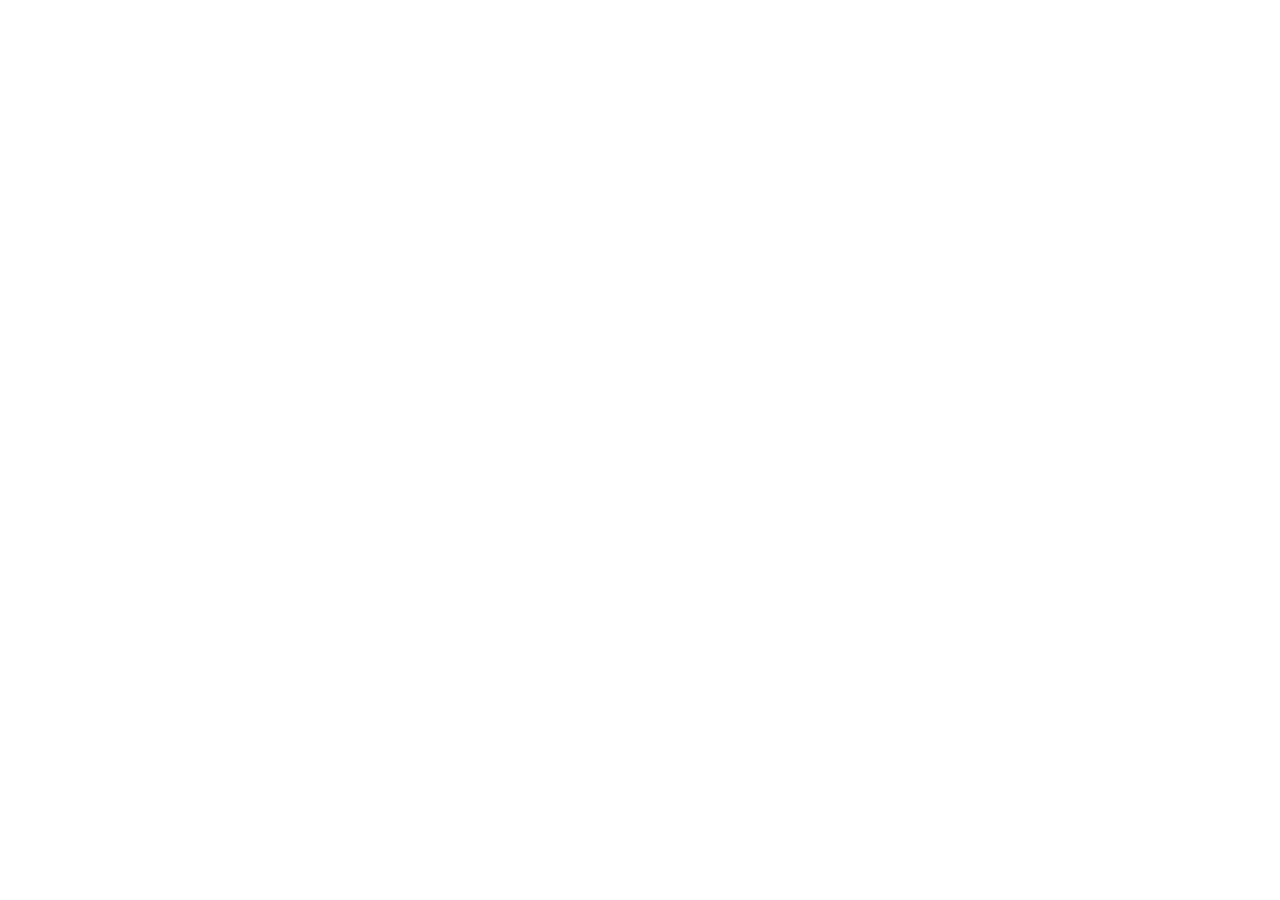
==== index.html @ 7c89620d "Add files via upload" ====
<!DOCTYPE html>
<html lang="fr">
<head>
  <meta charset="UTF-8" />
  <meta name="viewport" content="width=device-width, initial-scale=1.0" />
  <title>Lib&CO2 — Calculateur carbone pour les professions libérales</title>
  <meta name="description" content="Estimez l'ordre de grandeur des émissions de gaz à effet de serre de votre activité indépendante et identifiez vos leviers de décarbonation." />
  <link rel="icon" href="assets/logo/logo-libco2.png" />

  <!-- Polices -->
  <link rel="preconnect" href="https://fonts.googleapis.com" />
  <link href="https://fonts.googleapis.com/css2?family=Fraunces:opsz,wght@9..144,400;9..144,600;9..144,700&family=Inter:wght@400;500;600;700&family=JetBrains+Mono:wght@500;700&display=swap" rel="stylesheet" />

  <!-- Les graphiques (répartition et évolution) sont dessinés en Canvas natif
       par js/graphiques.js, sans dépendance externe. -->

  <link rel="stylesheet" href="css/variables.css" />
  <link rel="stylesheet" href="css/style.css" />
</head>
<body>
  <div id="app"></div>

  <!-- Point d'entrée de l'application (module ES6) -->
  <script type="module" src="js/main.js"></script>
</body>
</html>
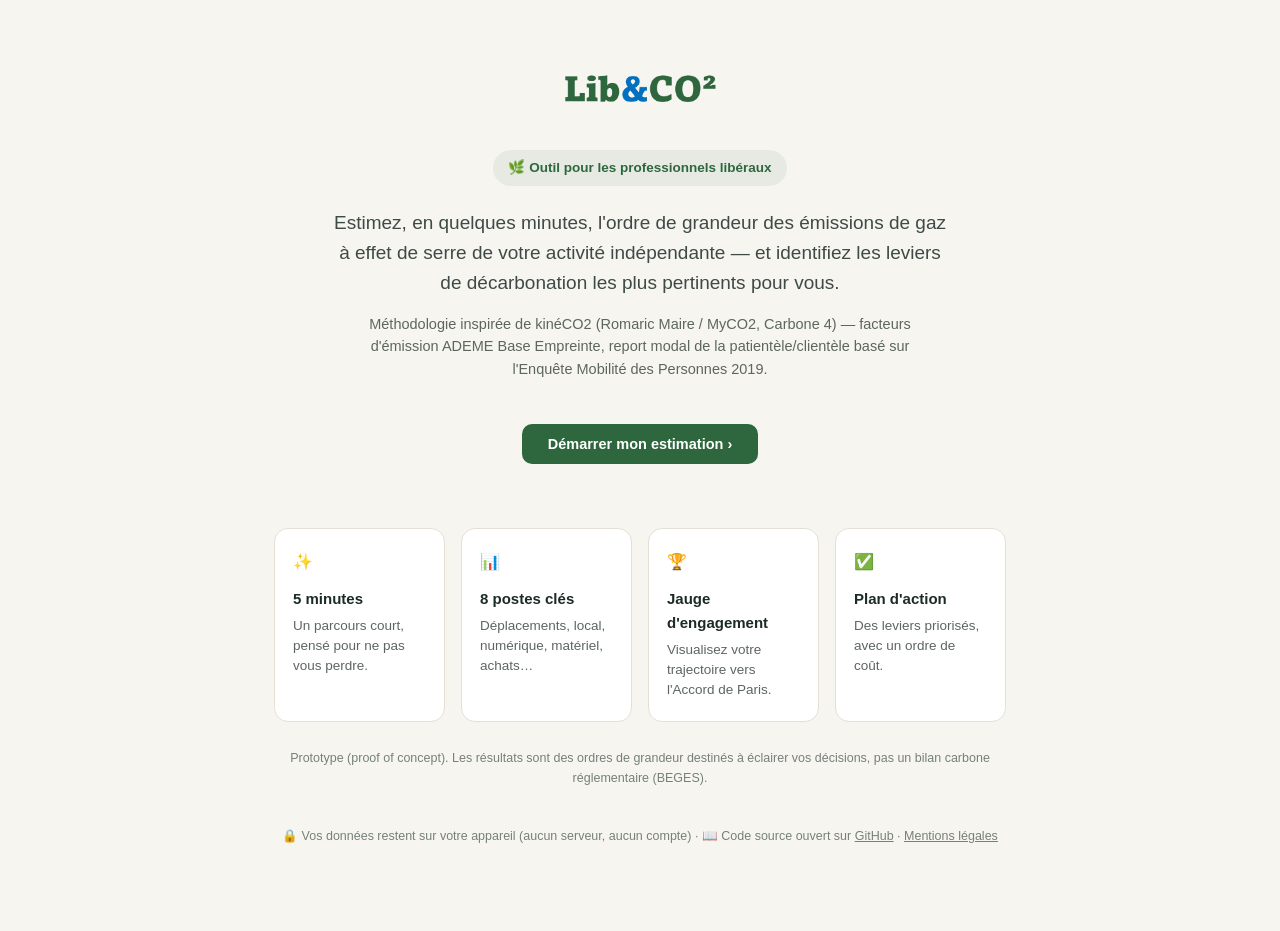
==== commit 1ea06b91: "remise à jour mentions légales, design, facteurs d'émission, fiabilisation" ====
--- a/index.html
+++ b/index.html
@@ -7,9 +7,9 @@
   <meta name="description" content="Estimez l'ordre de grandeur des émissions de gaz à effet de serre de votre activité indépendante et identifiez vos leviers de décarbonation." />
   <link rel="icon" href="assets/logo/logo-libco2.png" />
 
-  <!-- Polices -->
-  <link rel="preconnect" href="https://fonts.googleapis.com" />
-  <link href="https://fonts.googleapis.com/css2?family=Fraunces:opsz,wght@9..144,400;9..144,600;9..144,700&family=Inter:wght@400;500;600;700&family=JetBrains+Mono:wght@500;700&display=swap" rel="stylesheet" />
+  <!-- Aucune police externe : la charte utilise des polices système natives
+       (voir css/variables.css) — zéro requête tierce, conforme RGPD, et plus
+       rapide (rien à télécharger avant l'affichage du texte). -->
 
   <!-- Les graphiques (répartition et évolution) sont dessinés en Canvas natif
        par js/graphiques.js, sans dépendance externe. -->
--- a/css/variables.css
+++ b/css/variables.css
@@ -0,0 +1,59 @@
+/**
+ * variables.css — Charte graphique Lib&CO2
+ * Couleurs extraites du logo fourni par l'utilisateur (vert #2E673E, bleu
+ * #0071C1), complétées par un fond papier chaud et un accent ambre pour
+ * tout ce qui touche au coût/à l'action.
+ *
+ * Passe "lisibilité" : les teintes de gris et l'accent bleu d'origine
+ * tombaient sous le seuil WCAG AA (4.5:1) pour du texte de petite taille
+ * — mesuré et corrigé (ex. gris discret : 3.13:1 → 5.96:1 ; bleu "info" :
+ * 3.63:1 → 4.72:1 ; ambre sur fond teinté : 2.75:1 → 4.68:1), en conservant
+ * la même famille de teintes pour ne pas changer l'identité visuelle.
+ */
+:root {
+  /* Couleurs de marque */
+  --couleur-primaire: #2E673E;
+  --couleur-primaire-fond: #2E673E14;
+  --couleur-accent-bleu: #0071C1;
+  --couleur-accent-ambre: #C98A2C;
+  --couleur-accent-ambre-fond: #C98A2C14;
+  --couleur-ambre-texte: #946620; /* variante lisible de l'ambre pour du texte sur fond teinté */
+
+  /* Neutres */
+  --couleur-fond: #F7F5F0;
+  --couleur-carte: #FFFFFF;
+  --couleur-bordure: #E4E0D6;
+  --couleur-bordure-legere: #F0EDE4;
+  --couleur-encre: #1B2B26;
+  --couleur-texte: #3E4A45;
+  --couleur-discret: #5C665F;      /* était #8A9490 (3.1:1) → 5.96:1 */
+  --couleur-tres-discret: #75807A; /* était #B4AE9E (2.2:1) → 4.1:1 */
+
+  /* Sémantique postes/actions */
+  --couleur-gratuit: #2E673E;
+  --couleur-faible-cout: #946620;
+  --couleur-investissement: #B04D4D; /* était #B85C5C (4.0:1) → 4.66:1 */
+  --couleur-erreur: #B04D4D;
+  --couleur-info: #437A8C; /* était #4E8FA3 (3.6:1) → 4.72:1 */
+
+  /* Typographie — polices système natives (pas de police tierce chargée en
+     ligne : conforme RGPD, aucune requête externe, rendu instantané). Choix
+     de piles reconnues pour leur qualité sur chaque plateforme plutôt que
+     de génériques "sans-serif"/"serif". */
+  --police-serif: Georgia, 'Iowan Old Style', 'Palatino Linotype', 'URW Palladio L', serif;
+  --police-texte: -apple-system, BlinkMacSystemFont, 'Segoe UI', Roboto, Helvetica, Arial, sans-serif;
+  --police-mono: ui-monospace, 'SF Mono', 'Cascadia Code', 'Segoe UI Mono', 'Roboto Mono', Consolas, 'Courier New', monospace;
+
+  /* Échelle typographique (rem, base 16px) — resserrée pour rester lisible
+     y compris pour le texte secondaire, qui ne descend plus sous 13px. */
+  --taille-corps: 1rem;         /* 16px */
+  --taille-secondaire: 0.875rem; /* 14px, ex-12/12.5px */
+  --taille-petite: 0.8125rem;    /* 13px, plancher — plus rien en dessous */
+  --interligne-corps: 1.6;
+  --interligne-dense: 1.5;
+
+  /* Rayons et espacements */
+  --rayon-carte: 14px;
+  --rayon-bouton: 10px;
+  --ombre-carte: 0 6px 18px rgba(27, 43, 38, 0.10);
+}
--- a/css/style.css
+++ b/css/style.css
@@ -0,0 +1,181 @@
+/**
+ * style.css — Styles principaux de Lib&CO2
+ * Organisé par composant : base, typographie, cartes, formulaires,
+ * assistant (wizard), résultats, actions, jauge, certificat, historique, modale.
+ *
+ * Passe "lisibilité" (reprise design) : plus aucun texte sous 13px, plus
+ * aucune couleur sous le seuil de contraste WCAG AA (4.5:1) — voir le
+ * commentaire en tête de variables.css pour le détail des mesures. Espaces
+ * et interlignes élargis sur les blocs de texte dense (aide, sources
+ * d'actions) pour réduire la fatigue de lecture.
+ */
+
+/* === Base === */
+* { box-sizing: border-box; }
+html, body { margin: 0; padding: 0; }
+body {
+  font-family: var(--police-texte);
+  background: var(--couleur-fond);
+  color: var(--couleur-encre);
+  min-height: 100vh;
+  line-height: var(--interligne-corps);
+}
+.conteneur { max-width: 920px; margin: 0 auto; padding: 24px 18px 80px; }
+.conteneur-etroit { max-width: 760px; margin: 0 auto; padding: 24px 18px 100px; }
+input, select, button { font-family: inherit; }
+::selection { background: #0071C133; }
+
+/* === Typographie === */
+.titre-serif { font-family: var(--police-serif); }
+.texte-mono { font-family: var(--police-mono); }
+.texte-discret { font-size: 13.5px; color: var(--couleur-discret); line-height: 1.5; }
+.eyebrow { font-size: 13px; color: var(--couleur-discret); text-transform: uppercase; letter-spacing: 0.6px; font-weight: 600; }
+
+/* === En-tête === */
+.entete-app { display: flex; align-items: center; justify-content: space-between; margin-bottom: 16px; flex-wrap: wrap; gap: 10px; }
+.entete-app img { height: 28px; }
+.lien-retour { background: none; border: none; color: var(--couleur-discret); font-size: 13.5px; display: flex; align-items: center; gap: 4px; cursor: pointer; padding: 4px 0; }
+.lien-retour:hover { color: var(--couleur-encre); }
+
+/* === Cartes === */
+.carte { background: var(--couleur-carte); border: 1px solid var(--couleur-bordure); border-radius: var(--rayon-carte); padding: 22px 20px; margin-bottom: 16px; }
+.carte-hero { background: var(--couleur-encre); border: none; color: var(--couleur-fond); padding: 22px 24px; }
+.carte-hero .eyebrow { color: var(--couleur-fond); opacity: 0.8; }
+.carte-hero .chiffre-hero { font-size: clamp(26px, 6vw, 38px); font-weight: 700; line-height: 1.15; }
+.carte-hero .chiffre-hero small { font-size: 15px; font-weight: 400; opacity: 0.8; }
+.carte-hero .sous-legende { font-size: 13px; opacity: 0.75; margin-top: 4px; line-height: 1.45; }
+.ligne-hero { display: flex; gap: 36px; flex-wrap: wrap; align-items: baseline; }
+
+/* === Boutons === */
+.bouton { cursor: pointer; transition: transform .15s ease; border-radius: var(--rayon-bouton); font-weight: 600; border: none; font-size: 14.5px; }
+.bouton:hover { transform: translateY(-1px); }
+.bouton-primaire { background: var(--couleur-primaire); color: #fff; padding: 12px 26px; }
+.bouton-secondaire { background: transparent; border: 1px solid var(--couleur-bordure); padding: 11px 21px; color: var(--couleur-encre); }
+.bouton-ambre { background: var(--couleur-accent-ambre); color: #fff; padding: 11px 24px; }
+.bouton-lien { background: none; border: none; color: var(--couleur-discret); font-size: 13.5px; cursor: pointer; text-decoration: underline; padding: 4px 0; }
+.bouton-lien:hover { color: var(--couleur-encre); }
+.bouton[disabled] { opacity: .35; cursor: default; }
+
+/* === Écran d'introduction === */
+.intro { max-width: 780px; margin: 0 auto; padding: 56px 24px 72px; text-align: center; display: flex; flex-direction: column; align-items: center; }
+.intro img.logo-intro { height: 64px; margin-bottom: 30px; }
+.intro .badge { display: inline-flex; align-items: center; gap: 8px; background: var(--couleur-primaire-fond); color: var(--couleur-primaire); padding: 7px 15px; border-radius: 999px; font-size: 13.5px; font-weight: 600; margin-bottom: 22px; }
+.intro p.lead { font-size: 19px; color: var(--couleur-texte); line-height: 1.6; max-width: 620px; margin: 0 auto 14px; }
+.intro p.sub { font-size: 14.5px; color: var(--couleur-discret); line-height: 1.55; max-width: 560px; margin: 0 auto 44px; }
+.grille-features { display: grid; grid-template-columns: repeat(4, 1fr); gap: 16px; margin-top: 64px; text-align: left; }
+@media (max-width: 700px) { .grille-features { grid-template-columns: repeat(2, 1fr); } }
+.feature-card { background: var(--couleur-carte); border: 1px solid var(--couleur-bordure); border-radius: var(--rayon-carte); padding: 20px 18px; }
+.feature-card .titre { font-weight: 700; margin-top: 12px; font-size: 15px; }
+.feature-card .desc { font-size: 13.5px; color: var(--couleur-discret); margin-top: 5px; line-height: 1.5; }
+
+/* === Assistant (wizard) === */
+.barre-progression { display: flex; gap: 6px; margin-bottom: 24px; }
+.barre-progression .segment { height: 5px; flex: 1; border-radius: 3px; background: var(--couleur-bordure); }
+.barre-progression .segment.actif { background: var(--couleur-primaire); }
+.total-en-cours { font-family: var(--police-mono); font-size: 13px; color: var(--couleur-primaire); font-weight: 700; }
+.champ { margin-bottom: 26px; }
+.champ:last-child { margin-bottom: 0; }
+.champ label.libelle { display: flex; align-items: center; flex-wrap: wrap; font-weight: 600; font-size: 15px; margin-bottom: 9px; line-height: 1.4; }
+.champ .aide { font-size: 13.5px; color: var(--couleur-discret); margin-top: 7px; line-height: 1.5; display: flex; gap: 6px; }
+.champ-select, .champ-nombre, input[type=text] { width: 100%; padding: 12px 13px; border-radius: 9px; border: 1px solid #DCD7C9; font-size: 15px; background: #fff; color: var(--couleur-encre); }
+.champ-select:focus, .champ-nombre:focus, input[type=text]:focus { outline: 2px solid var(--couleur-primaire); outline-offset: 1px; }
+.champ-nombre { width: 140px; }
+input[type=range] { accent-color: var(--couleur-primaire); width: 100%; }
+input[type=checkbox] { accent-color: var(--couleur-primaire); width: 17px; height: 17px; }
+.badge-live { font-family: var(--police-mono); font-size: 12.5px; font-weight: 700; color: var(--couleur-primaire); background: var(--couleur-primaire-fond); padding: 3px 10px; border-radius: 999px; margin-left: 10px; white-space: nowrap; }
+.groupe-boutons { display: flex; gap: 10px; flex-wrap: wrap; }
+.bouton-choix { padding: 10px 18px; border-radius: 8px; border: 1.5px solid var(--couleur-bordure); background: #fff; font-weight: 600; font-size: 14.5px; cursor: pointer; }
+.bouton-choix.selectionne { border-color: var(--couleur-primaire); background: var(--couleur-primaire-fond); }
+.grille-familles { display: grid; grid-template-columns: repeat(2, 1fr); gap: 10px; }
+@media (max-width: 480px) { .grille-familles { grid-template-columns: 1fr; } }
+.carte-famille { padding: 13px 15px; border-radius: 10px; border: 1.5px solid var(--couleur-bordure); background: #fff; display: flex; gap: 11px; align-items: flex-start; cursor: pointer; }
+.carte-famille.selectionne { border-color: var(--couleur-primaire); background: var(--couleur-primaire-fond); }
+.carte-famille .titre { font-weight: 600; font-size: 14.5px; line-height: 1.4; }
+.separateur { border: none; border-top: 1px solid var(--couleur-bordure); margin: 26px 0; }
+.groupe-champs-titre { font-size: 12.5px; font-weight: 700; text-transform: uppercase; letter-spacing: .5px; color: var(--couleur-discret); margin: 0 0 14px; }
+.pas-actions { display: flex; justify-content: space-between; margin-top: 26px; }
+.zone-suggestions { position: relative; }
+.liste-suggestions { position: absolute; top: 100%; left: 0; right: 0; z-index: 20; margin-top: 4px; background: #fff; border: 1px solid #DCD7C9; border-radius: 9px; box-shadow: 0 8px 24px rgba(27,43,38,.12); max-height: 240px; overflow-y: auto; }
+.suggestion { padding: 10px 14px; font-size: 14.5px; border-bottom: 1px solid var(--couleur-bordure-legere); display: flex; justify-content: space-between; cursor: pointer; }
+.suggestion:hover { background: var(--couleur-primaire-fond); }
+.encadre-info { background: #2E673E0D; border: 1px solid #2E673E22; border-radius: 10px; padding: 17px; margin-top: 14px; }
+
+/* === Résultats === */
+.carte-comparaison { padding: 14px 18px; display: flex; gap: 10px; align-items: center; flex-wrap: wrap; }
+.carte-graphique .entete-graphique { display: flex; justify-content: space-between; align-items: center; margin-bottom: 10px; flex-wrap: wrap; gap: 8px; }
+.carte-graphique .entete-graphique > div:first-child { font-weight: 700; font-size: 15.5px; }
+.toggle-graphique { display: flex; gap: 6px; }
+.toggle-graphique button { padding: 8px; border-radius: 8px; border: 1px solid var(--couleur-bordure); background: #fff; cursor: pointer; }
+.toggle-graphique button.actif { background: var(--couleur-primaire); color: #fff; }
+.zone-canvas-repartition { position: relative; height: 230px; width: 100%; }
+.zone-canvas-repartition canvas, .zone-canvas-evolution canvas { display: block; width: 100%; height: 100%; }
+.legende-graphique { display: flex; flex-direction: column; gap: 9px; margin-top: 16px; padding: 0 2px; }
+.legende-item { display: flex; align-items: flex-start; gap: 9px; font-size: 13.5px; line-height: 1.4; min-width: 0; }
+.legende-item .libelle-poste { color: var(--couleur-texte); flex: 1; min-width: 0; }
+.legende-item .valeur-poste { color: var(--couleur-discret); font-family: var(--police-mono); font-size: 13px; white-space: nowrap; flex-shrink: 0; }
+.pastille { width: 10px; height: 10px; border-radius: 3px; flex-shrink: 0; display: inline-block; margin-top: 4px; }
+.bouton-reperes { background: none; border: 1px solid var(--couleur-bordure); border-radius: 999px; padding: 7px 15px; font-size: 13px; font-weight: 600; color: var(--couleur-info); display: inline-flex; align-items: center; gap: 6px; cursor: pointer; }
+
+/* === Jauge d'engagement === */
+.zone-jauge-sticky { position: sticky; top: 10px; z-index: 6; margin-bottom: 16px; }
+.jauge-engagement { display: flex; align-items: center; gap: 16px; flex-wrap: wrap; background: var(--couleur-carte); border: 1px solid var(--couleur-bordure); border-radius: var(--rayon-carte); padding: 18px 20px; box-shadow: var(--ombre-carte); }
+.jauge-svg { width: 150px; flex-shrink: 0; }
+.jauge-texte { flex: 1; min-width: 170px; }
+.jauge-eyebrow { font-size: 12px; color: var(--couleur-discret); font-weight: 700; text-transform: uppercase; letter-spacing: .4px; }
+.jauge-valeur { display: flex; align-items: baseline; gap: 9px; margin-top: 3px; flex-wrap: wrap; }
+.jauge-valeur > span:first-child { font-family: var(--police-mono); font-size: 25px; font-weight: 700; }
+.jauge-statut { font-size: 13.5px; font-weight: 600; }
+.jauge-objectif { font-size: 12.5px; color: var(--couleur-discret); margin-top: 4px; line-height: 1.4; }
+.jauge-vert { color: var(--couleur-primaire); }
+.jauge-vertclair { color: #3E7A63; }
+.jauge-ambre { color: var(--couleur-ambre-texte); }
+.jauge-rouge { color: var(--couleur-erreur); }
+
+/* === Actions de décarbonation === */
+.ligne-action { padding: 15px 0; border-top: 1px solid var(--couleur-bordure-legere); }
+.ligne-action-contenu { display: flex; gap: 12px; align-items: flex-start; flex-wrap: wrap; }
+.ligne-action-rang { font-family: var(--police-serif); font-size: 17px; font-weight: 700; color: var(--couleur-accent-ambre); width: 22px; flex-shrink: 0; }
+.ligne-action-corps { flex: 1; min-width: 200px; }
+.ligne-action-corps .titre { font-weight: 600; font-size: 15px; line-height: 1.4; }
+.ligne-action-corps .meta { font-size: 13px; color: var(--couleur-discret); margin-top: 5px; line-height: 1.5; }
+.ligne-action-corps .source { font-size: 13px; color: var(--couleur-info); margin-top: 3px; line-height: 1.5; }
+.ligne-action-resultat { text-align: right; flex-shrink: 0; margin-left: auto; }
+.ligne-action-resultat .kg { font-family: var(--police-mono); font-weight: 700; font-size: 16px; color: var(--couleur-primaire); }
+.badge-cout { font-size: 11px; font-weight: 700; text-transform: uppercase; letter-spacing: .3px; margin-top: 6px; padding: 3px 9px; border-radius: 999px; display: inline-block; }
+.badge-cout.gratuit { background: var(--couleur-primaire-fond); color: var(--couleur-primaire); }
+.badge-cout.faible { background: #C98A2C1F; color: var(--couleur-faible-cout); }
+.badge-cout.investissement { background: #B04D4D1A; color: var(--couleur-investissement); }
+.curseur-action { margin-top: 12px; }
+.curseur-action .label-curseur { font-size: 13px; font-weight: 600; margin-bottom: 5px; color: var(--couleur-texte); }
+.stepper-degres { display: flex; align-items: center; gap: 10px; margin-top: 12px; }
+.stepper-degres button { width: 28px; height: 28px; border-radius: 6px; border: 1px solid #DCD7C9; background: #fff; cursor: pointer; font-size: 15px; }
+.bandeau-plan { background: var(--couleur-primaire-fond); border-radius: 10px; padding: 13px 17px; margin-bottom: 18px; font-size: 14.5px; line-height: 1.5; font-weight: 600; color: var(--couleur-primaire); }
+.bouton-voir-plus { width: 100%; margin-top: 12px; padding: 10px; border-radius: 8px; border: 1px dashed #DCD7C9; background: transparent; color: var(--couleur-discret); font-size: 13.5px; font-weight: 600; display: flex; align-items: center; justify-content: center; gap: 6px; cursor: pointer; }
+
+/* === Certificat === */
+.zone-certificat { text-align: center; }
+.zone-certificat input[type=text] { max-width: 320px; margin: 0 auto 12px; display: block; }
+.statut-certificat { font-size: 13px; margin-top: 10px; }
+.statut-certificat.ok { color: var(--couleur-primaire); font-weight: 600; }
+.statut-certificat.erreur { color: var(--couleur-erreur); font-weight: 600; }
+
+/* === Historique / évolution === */
+.tableau-evolution { width: 100%; border-collapse: collapse; font-size: 14px; }
+.tableau-evolution th, .tableau-evolution td { text-align: left; padding: 10px 12px; border-bottom: 1px solid var(--couleur-bordure-legere); }
+.tableau-evolution th { font-size: 12.5px; text-transform: uppercase; letter-spacing: .4px; color: var(--couleur-discret); font-weight: 700; }
+.evolution-hausse { color: var(--couleur-erreur); font-weight: 600; }
+.evolution-baisse { color: var(--couleur-primaire); font-weight: 600; }
+.zone-canvas-evolution { position: relative; height: 260px; margin-top: 14px; }
+.bandeau-brouillon { background: var(--couleur-accent-ambre-fond); border: 1px solid var(--couleur-accent-ambre); border-radius: 10px; padding: 15px 17px; margin-bottom: 16px; font-size: 14.5px; line-height: 1.5; display: flex; justify-content: space-between; align-items: center; gap: 10px; flex-wrap: wrap; }
+
+/* === Modale === */
+.fond-modale { position: fixed; inset: 0; background: rgba(27,43,38,.5); z-index: 50; display: flex; align-items: center; justify-content: center; padding: 20px; }
+.contenu-modale { max-width: 420px; width: 100%; padding: 24px 24px 14px; position: relative; max-height: 80vh; overflow-y: auto; }
+.fermer-modale { position: absolute; top: 16px; right: 16px; background: none; border: none; cursor: pointer; color: var(--couleur-discret); padding: 4px; }
+.fermer-modale:hover { color: var(--couleur-encre); }
+.titre-modale { font-weight: 700; font-size: 16.5px; margin-bottom: 12px; display: flex; align-items: center; gap: 7px; }
+.ligne-repere { display: flex; justify-content: space-between; font-size: 14.5px; padding: 10px 0; border-top: 1px solid var(--couleur-bordure-legere); gap: 10px; line-height: 1.4; }
+.ligne-repere:first-child { border-top: none; }
+
+/* === Pied de page === */
+.mentions { font-size: 12.5px; color: var(--couleur-tres-discret); margin-top: 26px; line-height: 1.6; text-align: center; }
